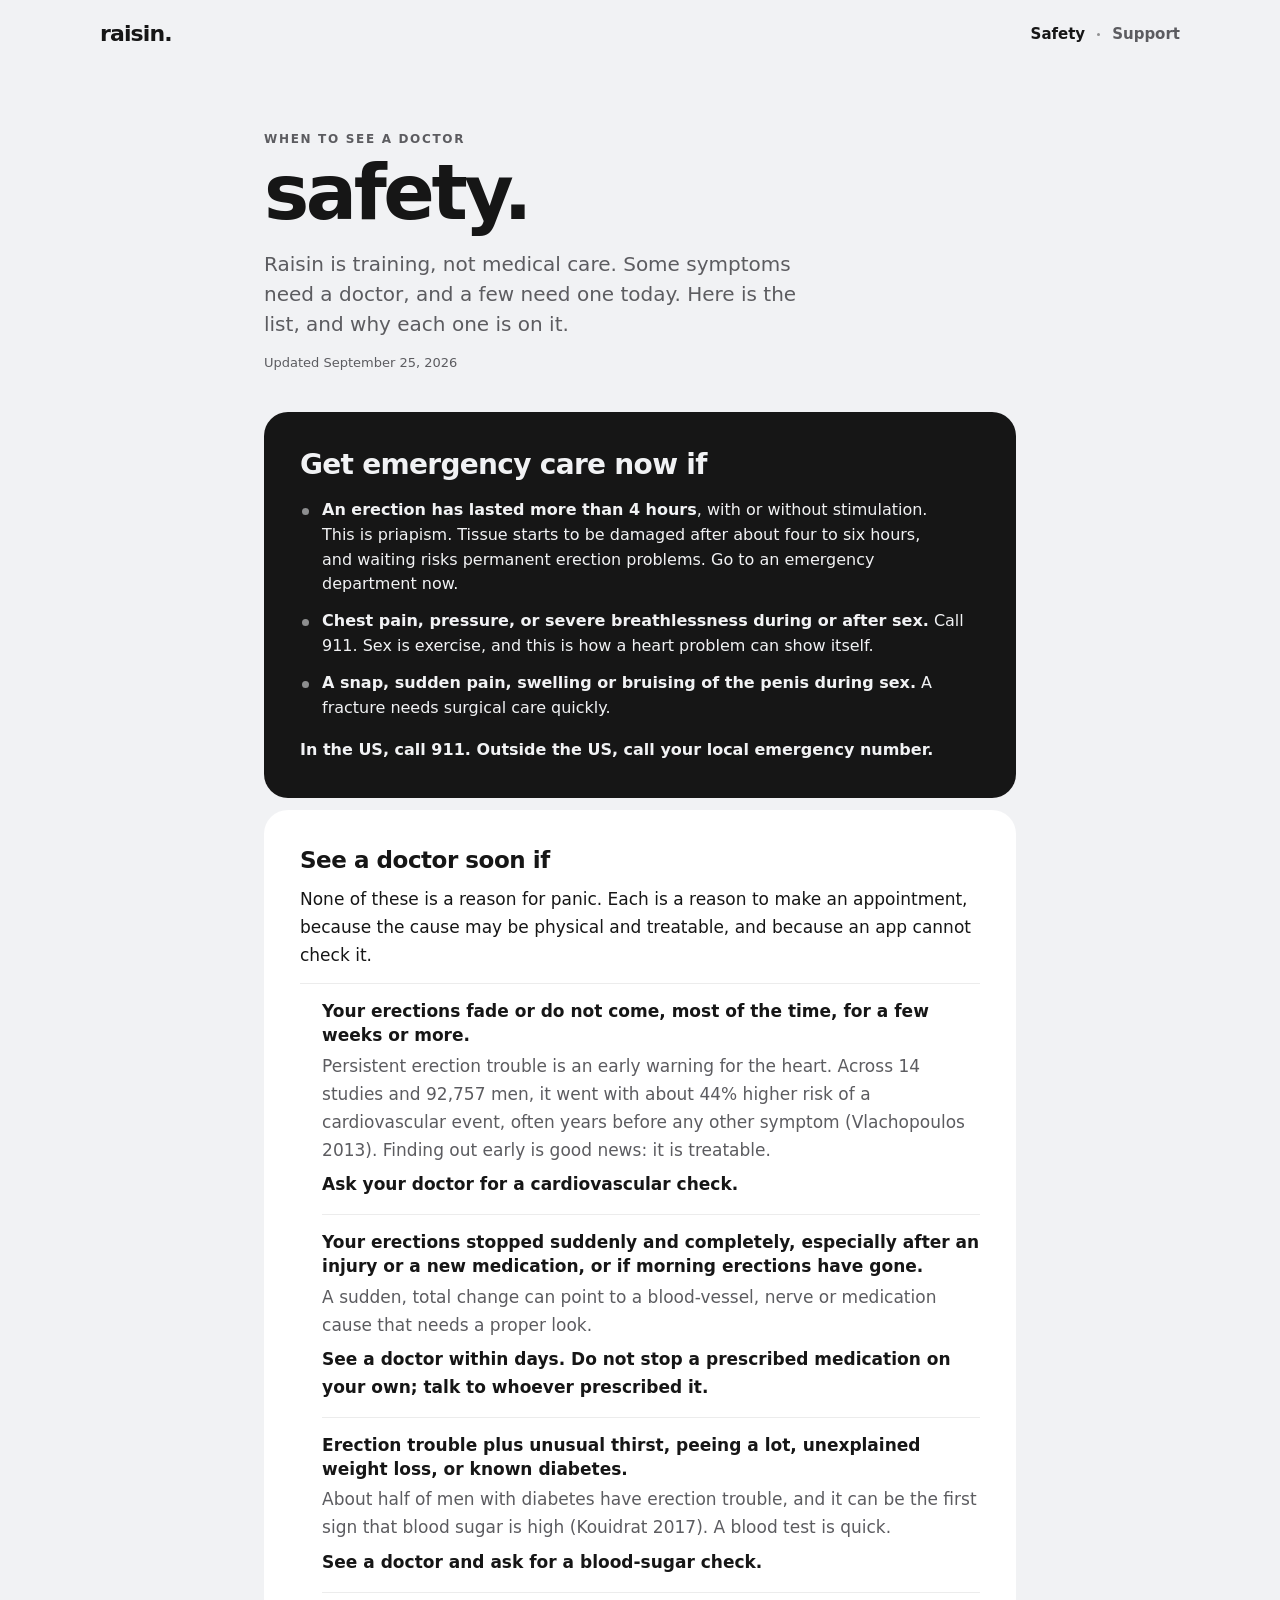
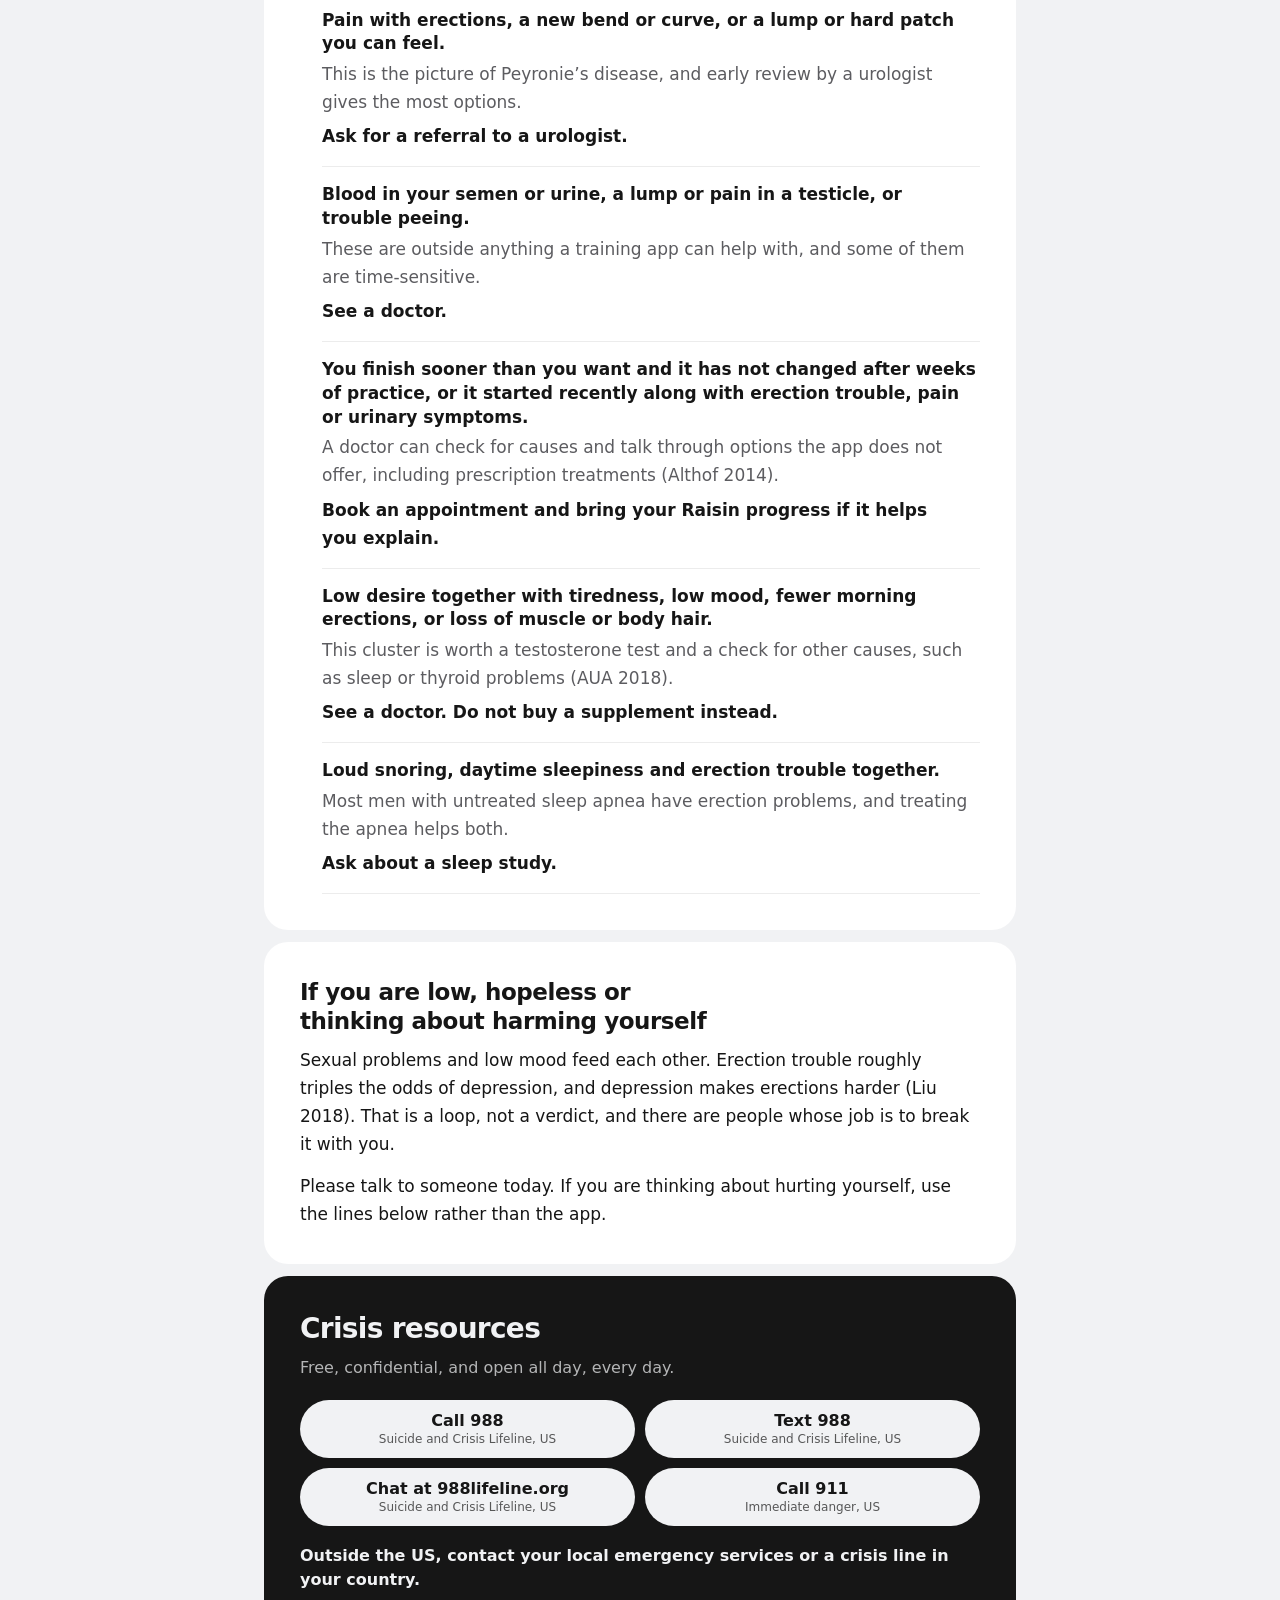
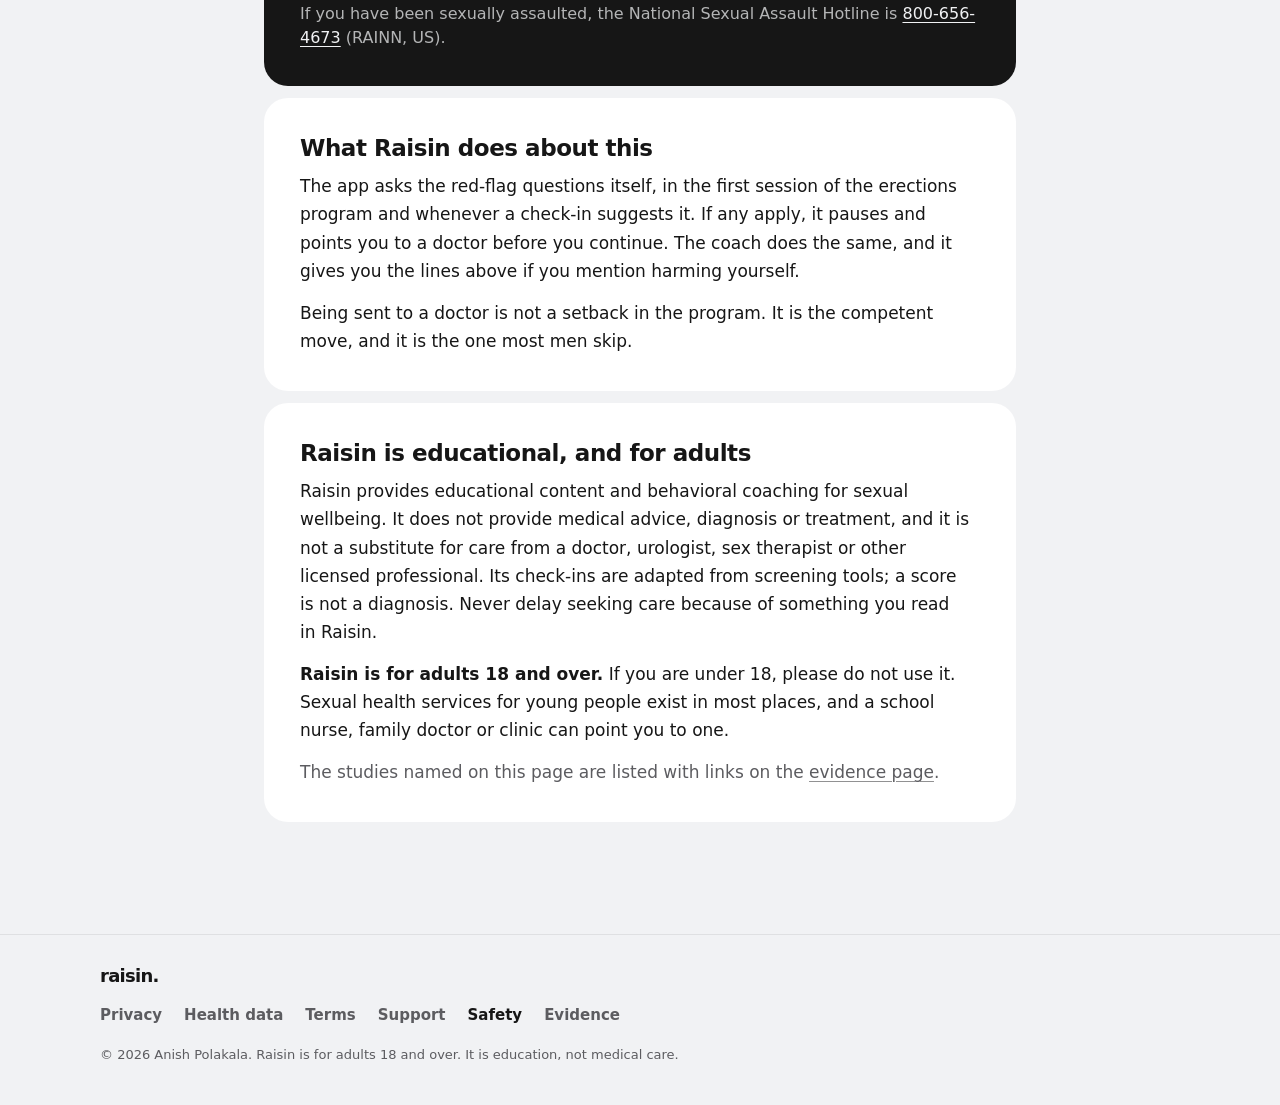
==== safety.html @ 12e7c558 "Raisin site: landing, privacy, health data, terms, support, safety, evidence Static site for the Rai" ====
<!doctype html>
<html lang="en">
<head>
<meta charset="utf-8">
<meta name="viewport" content="width=device-width, initial-scale=1">
<title>When to see a doctor · Raisin</title>
<meta name="description" content="Raisin is training, not medical care. The signs that need a doctor, the ones that need emergency care today, and crisis resources. For adults 18 and over.">
<meta name="color-scheme" content="light dark">
<meta name="theme-color" content="#F1F2F4" media="(prefers-color-scheme: light)">
<meta name="theme-color" content="#000000" media="(prefers-color-scheme: dark)">
<meta name="referrer" content="no-referrer">
<meta name="format-detection" content="telephone=no">
<meta http-equiv="Content-Security-Policy" content="default-src 'self'; script-src 'none'; style-src 'self' https://fonts.googleapis.com; font-src https://fonts.gstatic.com; img-src 'self' data:; connect-src 'none'; base-uri 'none'; form-action 'none'; object-src 'none'">
<meta property="og:title" content="When to see a doctor · Raisin">
<meta property="og:description" content="The signs that need a doctor, the ones that need emergency care today, and crisis resources.">
<meta property="og:type" content="website">
<link rel="icon" href="assets/favicon.svg" type="image/svg+xml">
<link rel="preconnect" href="https://fonts.googleapis.com">
<link rel="preconnect" href="https://fonts.gstatic.com" crossorigin>
<link rel="stylesheet" href="https://fonts.googleapis.com/css2?family=Figtree:wght@400;500;600;700;800&display=swap">
<link rel="stylesheet" href="assets/site.css">
</head>
<body>
<a class="skip-link" href="#main">Skip to content</a>
<header class="site-header">
  <div class="wrap site-header__inner">
    <a class="wordmark" href="./">raisin.</a>
    <nav class="site-nav" aria-label="Main">
      <ul>
        <li><a href="safety.html" aria-current="page">Safety</a></li>
        <li><a href="support.html">Support</a></li>
      </ul>
    </nav>
  </div>
</header>
<main id="main">
  <div class="page-head wrap--doc">
    <p class="eyebrow">When to see a doctor</p>
    <h1 class="page-title">safety.</h1>
    <p class="lede">Raisin is training, not medical care. Some symptoms need a doctor, and a few need one today. Here is the list, and why each one is on it.</p>
    <p class="meta">Updated September 25, 2026</p>
  </div>
  <div class="wrap--doc stack">
    <section class="card card--inverse crisis" aria-labelledby="urgent-title">
      <h2 id="urgent-title">Get emergency care now if</h2>
      <ul class="summary">
        <li><strong>An erection has lasted more than 4 hours</strong>, with or without stimulation. This is priapism. Tissue starts to be damaged after about four to six hours, and waiting risks permanent erection problems. Go to an emergency department now.</li>
        <li><strong>Chest pain, pressure, or severe breathlessness during or after sex.</strong> Call 911. Sex is exercise, and this is how a heart problem can show itself.</li>
        <li><strong>A snap, sudden pain, swelling or bruising of the penis during sex.</strong> A fracture needs surgical care quickly.</li>
      </ul>
      <p class="crisis__danger">In the US, call 911. Outside the US, call your local emergency number.</p>
    </section>

    <section class="card prose" id="doctor" aria-labelledby="doctor-title">
      <h2 id="doctor-title">See a doctor soon if</h2>
      <p>None of these is a reason for panic. Each is a reason to make an appointment, because the cause may be physical and treatable, and because an app cannot check it.</p>
      <ul class="flags">
        <li>
          <p class="flag__what">Your erections fade or do not come, most of the time, for a few weeks or more.</p>
          <p class="flag__why">Persistent erection trouble is an early warning for the heart. Across 14 studies and 92,757 men, it went with about 44% higher risk of a cardiovascular event, often years before any other symptom (Vlachopoulos 2013). Finding out early is good news: it is treatable.</p>
          <p class="flag__do">Ask your doctor for a cardiovascular check.</p>
        </li>
        <li>
          <p class="flag__what">Your erections stopped suddenly and completely, especially after an injury or a new medication, or if morning erections have gone.</p>
          <p class="flag__why">A sudden, total change can point to a blood-vessel, nerve or medication cause that needs a proper look.</p>
          <p class="flag__do">See a doctor within days. Do not stop a prescribed medication on your own; talk to whoever prescribed it.</p>
        </li>
        <li>
          <p class="flag__what">Erection trouble plus unusual thirst, peeing a lot, unexplained weight loss, or known diabetes.</p>
          <p class="flag__why">About half of men with diabetes have erection trouble, and it can be the first sign that blood sugar is high (Kouidrat 2017). A blood test is quick.</p>
          <p class="flag__do">See a doctor and ask for a blood-sugar check.</p>
        </li>
        <li>
          <p class="flag__what">Pain with erections, a new bend or curve, or a lump or hard patch you can feel.</p>
          <p class="flag__why">This is the picture of Peyronie’s disease, and early review by a urologist gives the most options.</p>
          <p class="flag__do">Ask for a referral to a urologist.</p>
        </li>
        <li>
          <p class="flag__what">Blood in your semen or urine, a lump or pain in a testicle, or trouble peeing.</p>
          <p class="flag__why">These are outside anything a training app can help with, and some of them are time-sensitive.</p>
          <p class="flag__do">See a doctor.</p>
        </li>
        <li>
          <p class="flag__what">You finish sooner than you want and it has not changed after weeks of practice, or it started recently along with erection trouble, pain or urinary symptoms.</p>
          <p class="flag__why">A doctor can check for causes and talk through options the app does not offer, including prescription treatments (Althof 2014).</p>
          <p class="flag__do">Book an appointment and bring your Raisin progress if it helps you explain.</p>
        </li>
        <li>
          <p class="flag__what">Low desire together with tiredness, low mood, fewer morning erections, or loss of muscle or body hair.</p>
          <p class="flag__why">This cluster is worth a testosterone test and a check for other causes, such as sleep or thyroid problems (AUA 2018).</p>
          <p class="flag__do">See a doctor. Do not buy a supplement instead.</p>
        </li>
        <li>
          <p class="flag__what">Loud snoring, daytime sleepiness and erection trouble together.</p>
          <p class="flag__why">Most men with untreated sleep apnea have erection problems, and treating the apnea helps both.</p>
          <p class="flag__do">Ask about a sleep study.</p>
        </li>
      </ul>
    </section>

    <section class="card prose" id="mind" aria-labelledby="mind-title">
      <h2 id="mind-title">If you are low, hopeless or thinking about harming yourself</h2>
      <p>Sexual problems and low mood feed each other. Erection trouble roughly triples the odds of depression, and depression makes erections harder (Liu 2018). That is a loop, not a verdict, and there are people whose job is to break it with you.</p>
      <p>Please talk to someone today. If you are thinking about hurting yourself, use the lines below rather than the app.</p>
    </section>

    <section class="card card--inverse crisis" aria-labelledby="crisis-title">
      <h2 id="crisis-title">Crisis resources</h2>
      <p class="crisis__intro">Free, confidential, and open all day, every day.</p>
      <ul class="crisis__lines">
        <li><a class="btn btn--light" href="tel:988">Call 988<span class="visually-hidden">, </span><small>Suicide and Crisis Lifeline, US</small></a></li>
        <li><a class="btn btn--light" href="sms:988">Text 988<span class="visually-hidden">, </span><small>Suicide and Crisis Lifeline, US</small></a></li>
        <li><a class="btn btn--light" href="https://988lifeline.org/">Chat at 988lifeline.org<span class="visually-hidden">, </span><small>Suicide and Crisis Lifeline, US</small></a></li>
        <li><a class="btn btn--light" href="tel:911">Call 911<span class="visually-hidden">, </span><small>Immediate danger, US</small></a></li>
      </ul>
      <p class="crisis__danger">Outside the US, contact your local emergency services or a crisis line in your country.</p>
      <p class="crisis__intro">If you have been sexually assaulted, the National Sexual Assault Hotline is <a href="tel:18006564673">800-656-4673</a> (RAINN, US).</p>
    </section>

    <section class="card prose" id="what-raisin-does" aria-labelledby="does-title">
      <h2 id="does-title">What Raisin does about this</h2>
      <p>The app asks the red-flag questions itself, in the first session of the erections program and whenever a check-in suggests it. If any apply, it pauses and points you to a doctor before you continue. The coach does the same, and it gives you the lines above if you mention harming yourself.</p>
      <p>Being sent to a doctor is not a setback in the program. It is the competent move, and it is the one most men skip.</p>
    </section>

    <section class="card prose" id="educational" aria-labelledby="edu-title">
      <h2 id="edu-title">Raisin is educational, and for adults</h2>
      <p>Raisin provides educational content and behavioral coaching for sexual wellbeing. It does not provide medical advice, diagnosis or treatment, and it is not a substitute for care from a doctor, urologist, sex therapist or other licensed professional. Its check-ins are adapted from screening tools; a score is not a diagnosis. Never delay seeking care because of something you read in Raisin.</p>
      <p><strong>Raisin is for adults 18 and over.</strong> If you are under 18, please do not use it. Sexual health services for young people exist in most places, and a school nurse, family doctor or clinic can point you to one.</p>
      <p class="muted">The studies named on this page are listed with links on the <a href="evidence.html">evidence page</a>.</p>
    </section>
  </div>
</main>
<footer class="site-footer">
  <div class="wrap site-footer__inner">
    <a class="wordmark wordmark--sm" href="./">raisin.</a>
    <nav aria-label="Legal and help">
      <ul class="footer-links">
        <li><a href="privacy.html">Privacy</a></li>
        <li><a href="health-data.html">Health data</a></li>
        <li><a href="terms.html">Terms</a></li>
        <li><a href="support.html">Support</a></li>
        <li><a href="safety.html" aria-current="page">Safety</a></li>
        <li><a href="evidence.html">Evidence</a></li>
      </ul>
    </nav>
    <p class="copyright">&copy; 2026 Anish Polakala. Raisin is for adults 18 and over. It is education, not medical care.</p>
  </div>
</footer>
</body>
</html>
---- assets/site.css ----
/* Raisin website
   Paper UI in the Stoic manner: off-white page, white 24px cards, near-black type, no shadows,
   no accent color. Figtree with the system stack as fallback. There is no JavaScript on this site. */

/* ── Tokens ─────────────────────────────────────────────────────────────── */
:root {
  color-scheme: light dark;

  --page: #F1F2F4;
  --surface: #FFFFFF;
  --surface-2: #E8E9EC;
  --ink: #161616;
  --ink-2: #5C5C60;          /* secondary text: 6.5:1 on white, 5.9:1 on the page */
  --ink-3: #919192;          /* decorative only (markers, separators) */
  --inverse: #161616;        /* black cards and pills */
  --on-inverse: #F1F2F4;
  --on-inverse-2: rgba(241, 242, 244, 0.72);
  --hairline: rgba(22, 22, 22, 0.08);
  --focus: #161616;

  --r-card: 24px;
  --r-card-sm: 16px;
  --r-pill: 999px;

  --gutter: clamp(16px, 4vw, 40px);
  --card-pad: clamp(20px, 4.5vw, 36px);
  --measure: 680px;

  --font: "Figtree", system-ui, -apple-system, BlinkMacSystemFont, "Segoe UI", Roboto,
    "Helvetica Neue", Arial, sans-serif;

  --dur: 180ms;
  --ease: cubic-bezier(0.2, 0.8, 0.2, 1);
}

/* Stoic inverts to black at night; so do we. */
@media (prefers-color-scheme: dark) {
  :root {
    --page: #000000;
    --surface: #191919;
    --surface-2: #242424;
    --ink: #EDEDED;
    --ink-2: #A5A5A8;
    --ink-3: #6E6E73;
    --inverse: #F2F2F2;
    --on-inverse: #111111;
    --on-inverse-2: rgba(17, 17, 17, 0.7);
    --hairline: rgba(255, 255, 255, 0.1);
    --focus: #F2F2F2;
  }
}

/* ── Base ───────────────────────────────────────────────────────────────── */
*,
*::before,
*::after {
  box-sizing: border-box;
}

html {
  -webkit-text-size-adjust: 100%;
  text-size-adjust: 100%;
  scroll-behavior: smooth;
}

@media (prefers-reduced-motion: reduce) {
  html {
    scroll-behavior: auto;
  }
}

body {
  margin: 0;
  min-height: 100vh;
  display: flex;
  flex-direction: column;
  background: var(--page);
  color: var(--ink);
  font-family: var(--font);
  font-size: 1rem;
  line-height: 1.5;
  -webkit-font-smoothing: antialiased;
  -moz-osx-font-smoothing: grayscale;
  text-rendering: optimizeLegibility;
  overflow-wrap: break-word;
}

main {
  flex: 1 0 auto;
}

h1,
h2,
h3,
p,
ul,
ol,
dl,
dd,
figure {
  margin: 0;
}

h1,
h2,
h3 {
  font-weight: 700;
  text-wrap: balance;
}

p,
li,
dd,
dt {
  text-wrap: pretty;
}

a {
  color: inherit;
  text-decoration-thickness: 1px;
  text-underline-offset: 0.2em;
}

strong {
  font-weight: 700;
}

svg {
  display: block;
}

::selection {
  background: var(--ink);
  color: var(--page);
}

:focus-visible {
  outline: 2.5px solid var(--focus);
  outline-offset: 3px;
}

[id] {
  scroll-margin-top: 24px;
}

.visually-hidden {
  position: absolute !important;
  width: 1px;
  height: 1px;
  padding: 0;
  margin: -1px;
  overflow: hidden;
  clip: rect(0 0 0 0);
  white-space: nowrap;
  border: 0;
}

.skip-link {
  position: absolute;
  left: 16px;
  top: 12px;
  z-index: 10;
  padding: 10px 18px;
  border-radius: var(--r-pill);
  background: var(--inverse);
  color: var(--on-inverse);
  font-weight: 600;
  text-decoration: none;
  transform: translateY(-160%);
  transition: transform var(--dur) var(--ease);
}

.skip-link:focus-visible {
  transform: none;
}

.wrap {
  width: min(100% - 2 * var(--gutter), 1080px);
  margin-inline: auto;
}

.wrap--doc {
  width: min(100% - 2 * var(--gutter), calc(var(--measure) + 2 * var(--card-pad)));
  margin-inline: auto;
}

/* ── Type roles ─────────────────────────────────────────────────────────── */
.eyebrow {
  font-size: 0.75rem;
  line-height: 1.2;
  font-weight: 600;
  letter-spacing: 0.14em;
  text-transform: uppercase;
  color: var(--ink-2);
}

.wordmark {
  font-weight: 800;
  font-size: 1.375rem;
  line-height: 1;
  letter-spacing: -0.04em;
  text-decoration: none;
  color: var(--ink);
  border-radius: 6px;
}

/* ── Header ─────────────────────────────────────────────────────────────── */
.site-header__inner {
  display: flex;
  align-items: center;
  justify-content: space-between;
  gap: 16px;
  padding-block: 22px;
}

.site-nav ul {
  display: flex;
  align-items: center;
  list-style: none;
  padding: 0;
  margin: 0;
}

.site-nav li + li::before {
  content: "";
  display: inline-block;
  width: 3px;
  height: 3px;
  margin-inline: 12px;
  border-radius: 50%;
  background: var(--ink-3);
  vertical-align: middle;
}

.site-nav a {
  font-size: 0.9375rem;
  font-weight: 600;
  color: var(--ink-2);
  text-decoration: none;
  border-radius: 6px;
  transition: color var(--dur) var(--ease);
}

.site-nav a:hover,
.site-nav a[aria-current="page"] {
  color: var(--ink);
}

/* ── Buttons and the store badge ────────────────────────────────────────── */
.btn {
  display: inline-flex;
  align-items: center;
  justify-content: center;
  gap: 10px;
  min-height: 52px;
  padding: 0 26px;
  border: 0;
  border-radius: var(--r-pill);
  font: inherit;
  font-size: 1.0625rem;
  font-weight: 600;
  line-height: 1.2;
  text-align: center;
  text-decoration: none;
  cursor: pointer;
  transition: opacity var(--dur) var(--ease), background-color var(--dur) var(--ease),
    transform var(--dur) var(--ease);
}

.btn:active {
  transform: scale(0.98);
}

.btn--primary {
  background: var(--inverse);
  color: var(--on-inverse);
}

.btn--primary:hover {
  opacity: 0.86;
}

.btn--secondary {
  min-height: 46px;
  padding: 0 22px;
  font-size: 1rem;
  background: transparent;
  color: var(--ink);
  box-shadow: inset 0 0 0 1.5px var(--ink);
}

.btn--secondary:hover {
  background: var(--hairline);
}

.btn--light {
  min-height: 46px;
  padding: 0 20px;
  font-size: 1rem;
  background: var(--on-inverse);
  color: var(--inverse);
}

.btn--light:hover {
  opacity: 0.9;
}

/* App Store badge as plain type, no Apple artwork. Points at "#" until the listing is live. */
.store {
  display: inline-flex;
  flex-direction: column;
  justify-content: center;
  min-height: 56px;
  padding: 8px 28px 9px;
  border-radius: var(--r-pill);
  background: var(--inverse);
  color: var(--on-inverse);
  text-decoration: none;
  line-height: 1.1;
  transition: opacity var(--dur) var(--ease), transform var(--dur) var(--ease);
}

.store:hover {
  opacity: 0.86;
}

.store:active {
  transform: scale(0.98);
}

.store__small {
  font-size: 0.75rem;
  font-weight: 500;
  opacity: 0.78;
}

.store__big {
  font-size: 1.1875rem;
  font-weight: 700;
  letter-spacing: -0.015em;
}

/* ── Landing ────────────────────────────────────────────────────────────── */
.hero {
  padding-block: clamp(20px, 5vw, 56px) clamp(40px, 7vw, 72px);
}

.hero__title {
  margin-top: 14px;
  max-width: 20ch;
  font-size: clamp(2.375rem, 1.35rem + 4.6vw, 4.5rem);
  line-height: 1.02;
  letter-spacing: -0.035em;
}

.hero__lede {
  margin-top: 20px;
  max-width: 36rem;
  font-size: clamp(1.0625rem, 1rem + 0.45vw, 1.3125rem);
  line-height: 1.5;
  color: var(--ink-2);
}

.hero__actions {
  display: flex;
  flex-wrap: wrap;
  align-items: center;
  gap: 12px 14px;
  margin-top: 28px;
}

.hero__note {
  margin-top: 16px;
  font-size: 0.875rem;
  font-weight: 500;
  color: var(--ink-2);
}

.section {
  padding-block: clamp(28px, 5vw, 48px) 0;
}

.section-head {
  margin-bottom: 20px;
}

.section-title {
  margin-top: 8px;
  max-width: 24ch;
  font-size: clamp(1.625rem, 1.2rem + 1.8vw, 2.5rem);
  line-height: 1.1;
  letter-spacing: -0.03em;
}

.section-foot {
  margin-top: 16px;
  font-size: 0.9375rem;
  font-weight: 500;
  color: var(--ink-2);
}

.section-foot a {
  color: var(--ink);
}

.cards {
  list-style: none;
  padding: 0;
  display: grid;
  gap: 12px;
}

@media (min-width: 760px) {
  .cards {
    grid-template-columns: repeat(3, minmax(0, 1fr));
    gap: 16px;
  }
}

.cards .card h3 {
  font-size: 1.1875rem;
  line-height: 1.25;
  letter-spacing: -0.015em;
}

.cards .card p {
  margin-top: 10px;
  color: var(--ink-2);
  line-height: 1.55;
}

/* Numbers before reassurance */
.stat {
  display: flex;
  flex-direction: column;
  gap: 6px;
}

.stat__num {
  font-size: clamp(2rem, 1.5rem + 2vw, 2.75rem);
  line-height: 1;
  font-weight: 700;
  letter-spacing: -0.04em;
}

.stat__label {
  font-size: 0.9375rem;
  line-height: 1.45;
  color: var(--ink-2);
}

.stat__source {
  margin-top: auto;
  padding-top: 10px;
  font-size: 0.8125rem;
  font-weight: 500;
  color: var(--ink-2);
}

/* "What Raisin is not": a black card, the way Stoic does its category tiles */
.not h2 {
  margin-top: 8px;
  font-size: clamp(1.5rem, 1.2rem + 1.4vw, 2.125rem);
  line-height: 1.12;
  letter-spacing: -0.03em;
}

.not__list {
  margin-top: 20px;
  display: grid;
  gap: 18px;
}

@media (min-width: 760px) {
  .not__list {
    grid-template-columns: 1fr 1fr;
    gap: 22px 32px;
  }
}

.not__list dt {
  font-weight: 700;
  font-size: 1.0625rem;
}

.not__list dd {
  margin-top: 4px;
  color: var(--on-inverse-2);
  line-height: 1.55;
}

.not__list dd a {
  color: var(--on-inverse);
}

.footnote {
  padding-block: clamp(40px, 6vw, 64px) 0;
}

.footnote p {
  max-width: 44rem;
  font-size: 0.875rem;
  line-height: 1.6;
  font-weight: 500;
  color: var(--ink-2);
}

.footnote strong {
  color: var(--ink);
}

/* ── Inner pages ────────────────────────────────────────────────────────── */
.page-head {
  padding-block: clamp(24px, 6vw, 64px) clamp(24px, 5vw, 40px);
}

.page-title {
  margin-top: 10px;
  font-size: clamp(2.75rem, 1.6rem + 5.4vw, 4.75rem);
  line-height: 0.98;
  font-weight: 700;
  letter-spacing: -0.045em;
}

.lede {
  margin-top: 18px;
  max-width: 34rem;
  font-size: clamp(1.0625rem, 1rem + 0.4vw, 1.25rem);
  line-height: 1.5;
  color: var(--ink-2);
}

.meta {
  margin-top: 14px;
  font-size: 0.8125rem;
  font-weight: 500;
  color: var(--ink-2);
}

.jump {
  margin-top: 20px;
}

.stack {
  display: grid;
  gap: 12px;
}

.stack > * {
  min-width: 0;
}

.card {
  padding: var(--card-pad);
  border-radius: var(--r-card);
  background: var(--surface);
}

.card--inverse {
  --focus: var(--on-inverse);
  background: var(--inverse);
  color: var(--on-inverse);
}

.card--inverse .eyebrow {
  color: var(--on-inverse-2);
}

.card--inverse a:not(.btn) {
  color: var(--on-inverse);
}

.card--inverse ::selection {
  background: var(--on-inverse);
  color: var(--inverse);
}

.group-title {
  margin: 36px 0 12px;
  padding-inline: 4px;
}

.group-title:first-child {
  margin-top: 0;
}

/* Long-form text */
.prose {
  font-size: 1rem;
  line-height: 1.65;
}

@media (min-width: 720px) {
  .prose {
    font-size: 1.0625rem;
  }
}

.prose h2 {
  font-size: clamp(1.25rem, 1.1rem + 0.5vw, 1.4375rem);
  line-height: 1.25;
  letter-spacing: -0.02em;
}

.prose h3 {
  margin-top: 26px;
  font-size: 1.0625rem;
  line-height: 1.35;
  letter-spacing: -0.01em;
}

.prose h2 + *,
.prose h3 + * {
  margin-top: 10px;
}

.prose p + p,
.prose p + ul,
.prose p + ol,
.prose ul + p,
.prose ol + p,
.prose p + dl,
.prose dl + p,
.prose ul + ul,
.prose ol + ul {
  margin-top: 14px;
}

.prose ul,
.prose ol {
  padding-left: 1.3em;
}

.prose li + li {
  margin-top: 8px;
}

.prose li::marker {
  color: var(--ink-3);
}

.prose ol li::marker {
  color: var(--ink-2);
  font-weight: 600;
}

.prose a {
  text-decoration-color: var(--ink-3);
  overflow-wrap: anywhere;
  border-radius: 3px;
  transition: text-decoration-color var(--dur) var(--ease);
}

.prose a:hover {
  text-decoration-color: currentColor;
}

.prose .muted {
  color: var(--ink-2);
}

.prose .conspicuous {
  font-weight: 600;
}

.path {
  font-weight: 600;
}

/* The short version */
.summary {
  list-style: none;
  padding: 0;
  margin-top: 16px;
  display: grid;
  gap: 12px;
}

.summary li {
  position: relative;
  padding-left: 22px;
  line-height: 1.55;
}

.summary li::before {
  content: "";
  position: absolute;
  left: 2px;
  top: 0.62em;
  width: 7px;
  height: 7px;
  border-radius: 50%;
  background: currentColor;
  opacity: 0.55;
}

.summary-note {
  margin-top: 18px;
  font-size: 0.875rem;
  color: var(--on-inverse-2);
}

/* Contents */
.toc h2 {
  margin-bottom: 12px;
}

.toc ol {
  list-style: none;
  padding: 0;
  margin: 0;
}

.toc li {
  break-inside: avoid;
}

@media (min-width: 640px) {
  .toc ol {
    columns: 2;
    column-gap: 24px;
  }
}

.toc a {
  display: block;
  padding: 6px 0;
  font-weight: 500;
  text-decoration: none;
  color: var(--ink);
  border-radius: 6px;
}

.toc a:hover {
  text-decoration: underline;
  text-decoration-color: var(--ink-3);
}

/* Label / value rows */
.facts {
  margin-top: 16px;
  border-top: 1px solid var(--hairline);
}

.facts > div {
  padding-block: 14px;
  border-bottom: 1px solid var(--hairline);
}

.facts dt {
  font-weight: 700;
  line-height: 1.4;
}

.facts dd {
  margin-top: 4px;
  color: var(--ink-2);
}

.facts dd a {
  color: var(--ink);
}

@media (min-width: 640px) {
  .facts > div {
    display: grid;
    grid-template-columns: minmax(0, 2fr) minmax(0, 3fr);
    gap: 20px;
  }

  .facts dd {
    margin-top: 0;
  }
}

/* ── FAQ ────────────────────────────────────────────────────────────────── */
.faq {
  padding: 0;
  overflow: hidden;
}

.faq details + details {
  border-top: 1px solid var(--hairline);
}

.faq summary {
  position: relative;
  display: block;
  padding: 18px 56px 18px var(--card-pad);
  font-weight: 600;
  line-height: 1.4;
  cursor: pointer;
  list-style: none;
  transition: background-color var(--dur) var(--ease);
}

.faq summary::-webkit-details-marker {
  display: none;
}

.faq summary:hover {
  background: var(--hairline);
}

.faq summary:focus-visible {
  outline-offset: -3px;
  border-radius: 12px;
}

.faq summary::after {
  content: "";
  position: absolute;
  right: calc(var(--card-pad) + 2px);
  top: 50%;
  width: 9px;
  height: 9px;
  margin-top: -7px;
  border-right: 2px solid var(--ink-2);
  border-bottom: 2px solid var(--ink-2);
  transform: rotate(45deg);
  transition: transform var(--dur) var(--ease), margin-top var(--dur) var(--ease);
}

.faq details[open] > summary::after {
  margin-top: -2px;
  transform: rotate(-135deg);
}

.faq__body {
  padding: 0 var(--card-pad) 22px;
}

/* ── Red flags and crisis ───────────────────────────────────────────────── */
.crisis h2 {
  font-size: clamp(1.375rem, 1.2rem + 0.8vw, 1.75rem);
  line-height: 1.2;
  letter-spacing: -0.025em;
}

.crisis__intro {
  margin-top: 10px;
  color: var(--on-inverse-2);
}

.crisis__lines {
  list-style: none;
  padding: 0;
  margin-top: 20px;
  display: grid;
  gap: 10px;
}

@media (min-width: 560px) {
  .crisis__lines {
    grid-template-columns: 1fr 1fr;
  }
}

.crisis__lines .btn {
  width: 100%;
  flex-direction: column;
  gap: 1px;
  min-height: 58px;
  padding: 8px 18px;
}

.crisis__lines small {
  font-size: 0.75rem;
  font-weight: 500;
  opacity: 0.7;
}

.crisis__danger {
  margin-top: 18px;
  font-weight: 700;
}

.flags {
  list-style: none;
  padding: 0;
  margin-top: 16px;
  border-top: 1px solid var(--hairline);
}

.flags li {
  padding-block: 16px;
  border-bottom: 1px solid var(--hairline);
}

.flags li + li {
  margin-top: 0;
}

.flags .flag__what {
  font-weight: 700;
  line-height: 1.4;
}

.flags .flag__why {
  margin-top: 4px;
  color: var(--ink-2);
}

.flags .flag__do {
  margin-top: 6px;
  font-weight: 600;
}

/* ── Evidence list ──────────────────────────────────────────────────────── */
.refs {
  list-style: none;
  padding: 0;
  margin-top: 16px;
  border-top: 1px solid var(--hairline);
}

.refs li {
  padding-block: 18px;
  border-bottom: 1px solid var(--hairline);
}

.refs li + li {
  margin-top: 0;
}

.ref__key {
  display: block;
  font-size: 0.75rem;
  font-weight: 600;
  letter-spacing: 0.12em;
  text-transform: uppercase;
  color: var(--ink-2);
}

.ref__found {
  margin-top: 6px;
  font-weight: 600;
  line-height: 1.45;
}

.ref__use {
  margin-top: 6px;
  color: var(--ink-2);
}

.ref__cite {
  margin-top: 8px;
  font-size: 0.875rem;
  line-height: 1.5;
  color: var(--ink-2);
}

.ref__cite a {
  color: var(--ink);
}

/* ── Contact ────────────────────────────────────────────────────────────── */
.contact h2 {
  font-size: clamp(1.375rem, 1.2rem + 0.8vw, 1.75rem);
  line-height: 1.2;
  letter-spacing: -0.025em;
}

.contact__intro {
  margin-top: 8px;
  color: var(--ink-2);
}

.contact__email {
  margin-top: 20px;
}

.contact__email .btn {
  max-width: 100%;
  overflow-wrap: anywhere;
}

.contact__fine {
  margin-top: 16px;
  font-size: 0.875rem;
  line-height: 1.55;
  color: var(--ink-2);
}

/* ── Footer ─────────────────────────────────────────────────────────────── */
.site-footer {
  margin-top: clamp(64px, 10vw, 112px);
  border-top: 1px solid var(--hairline);
}

.site-footer__inner {
  display: grid;
  gap: 18px;
  padding-block: 32px 40px;
}

.wordmark--sm {
  font-size: 1.125rem;
}

.footer-links {
  display: flex;
  flex-wrap: wrap;
  gap: 6px 22px;
  list-style: none;
  padding: 0;
  margin: 0;
}

.footer-links a {
  font-size: 0.9375rem;
  font-weight: 600;
  color: var(--ink-2);
  text-decoration: none;
  border-radius: 6px;
  transition: color var(--dur) var(--ease);
}

.footer-links a:hover,
.footer-links a[aria-current="page"] {
  color: var(--ink);
}

.copyright {
  max-width: 44rem;
  font-size: 0.8125rem;
  line-height: 1.55;
  font-weight: 500;
  color: var(--ink-2);
}
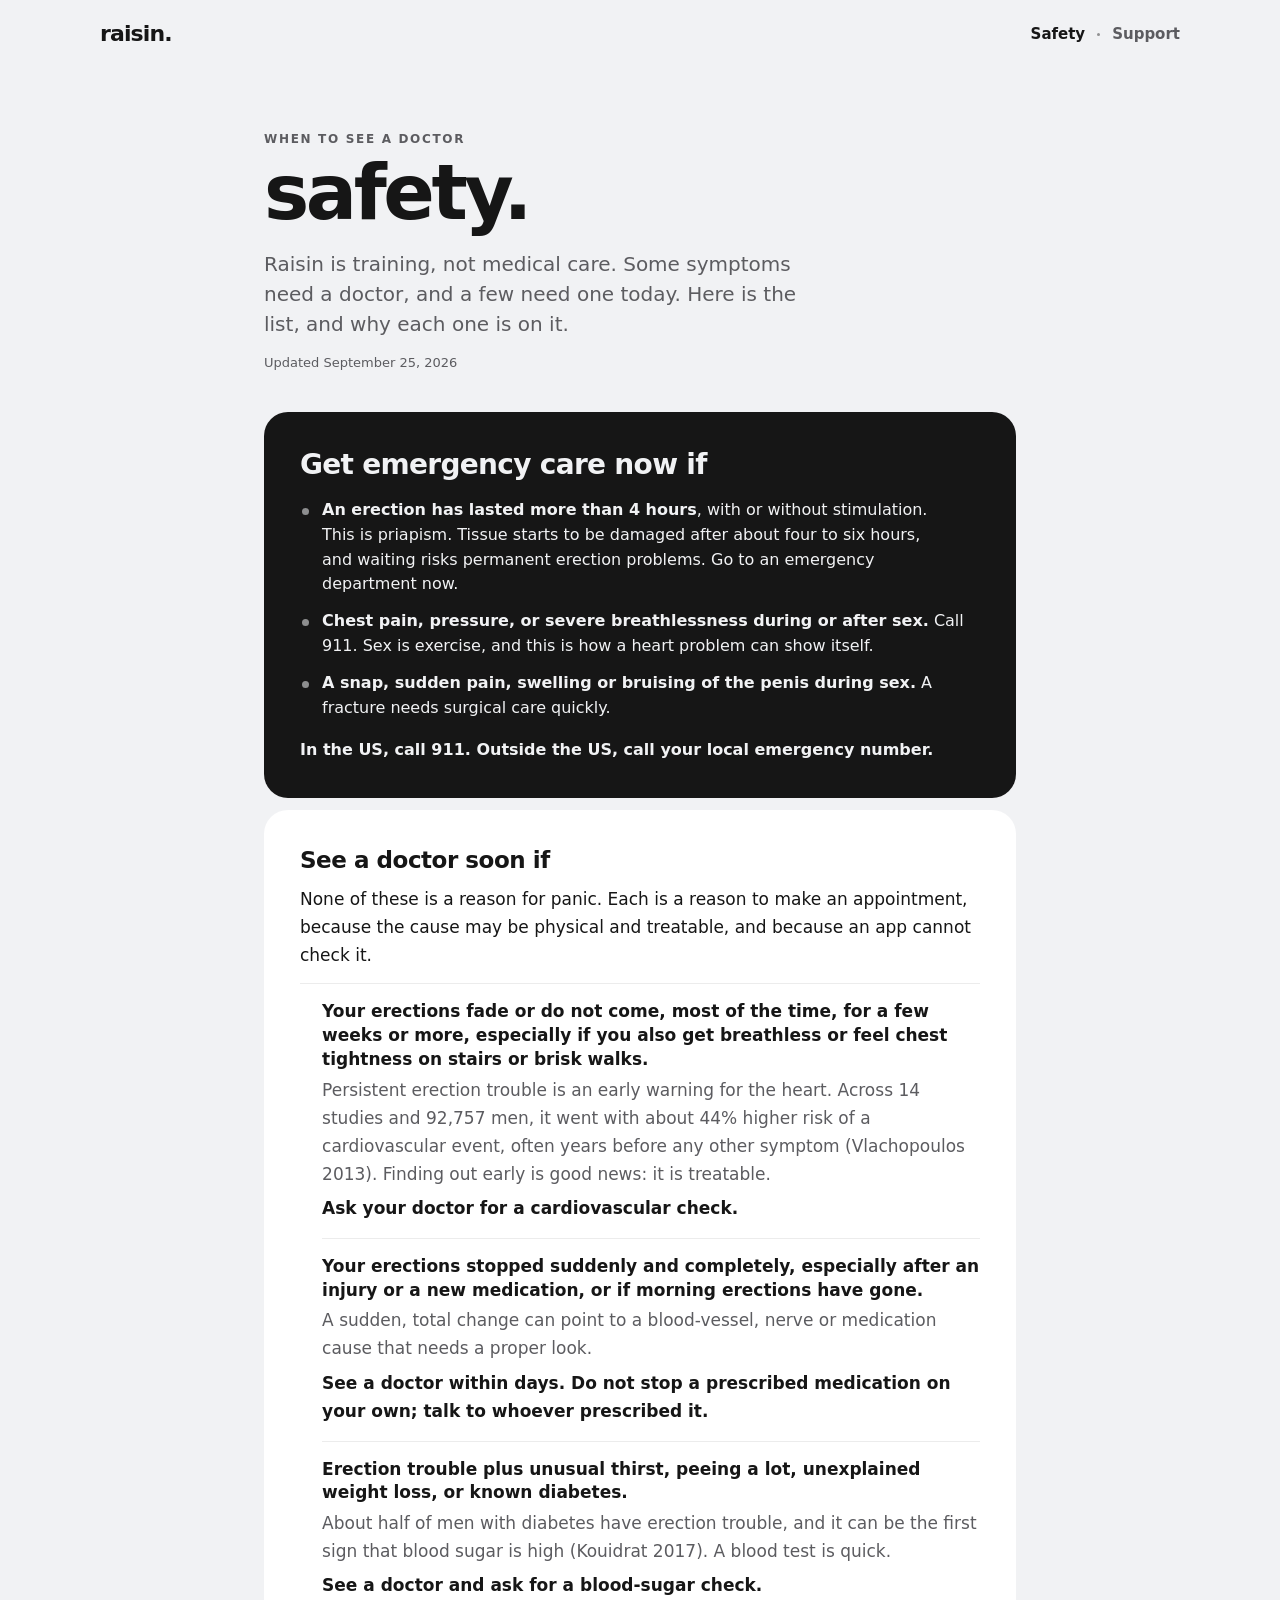
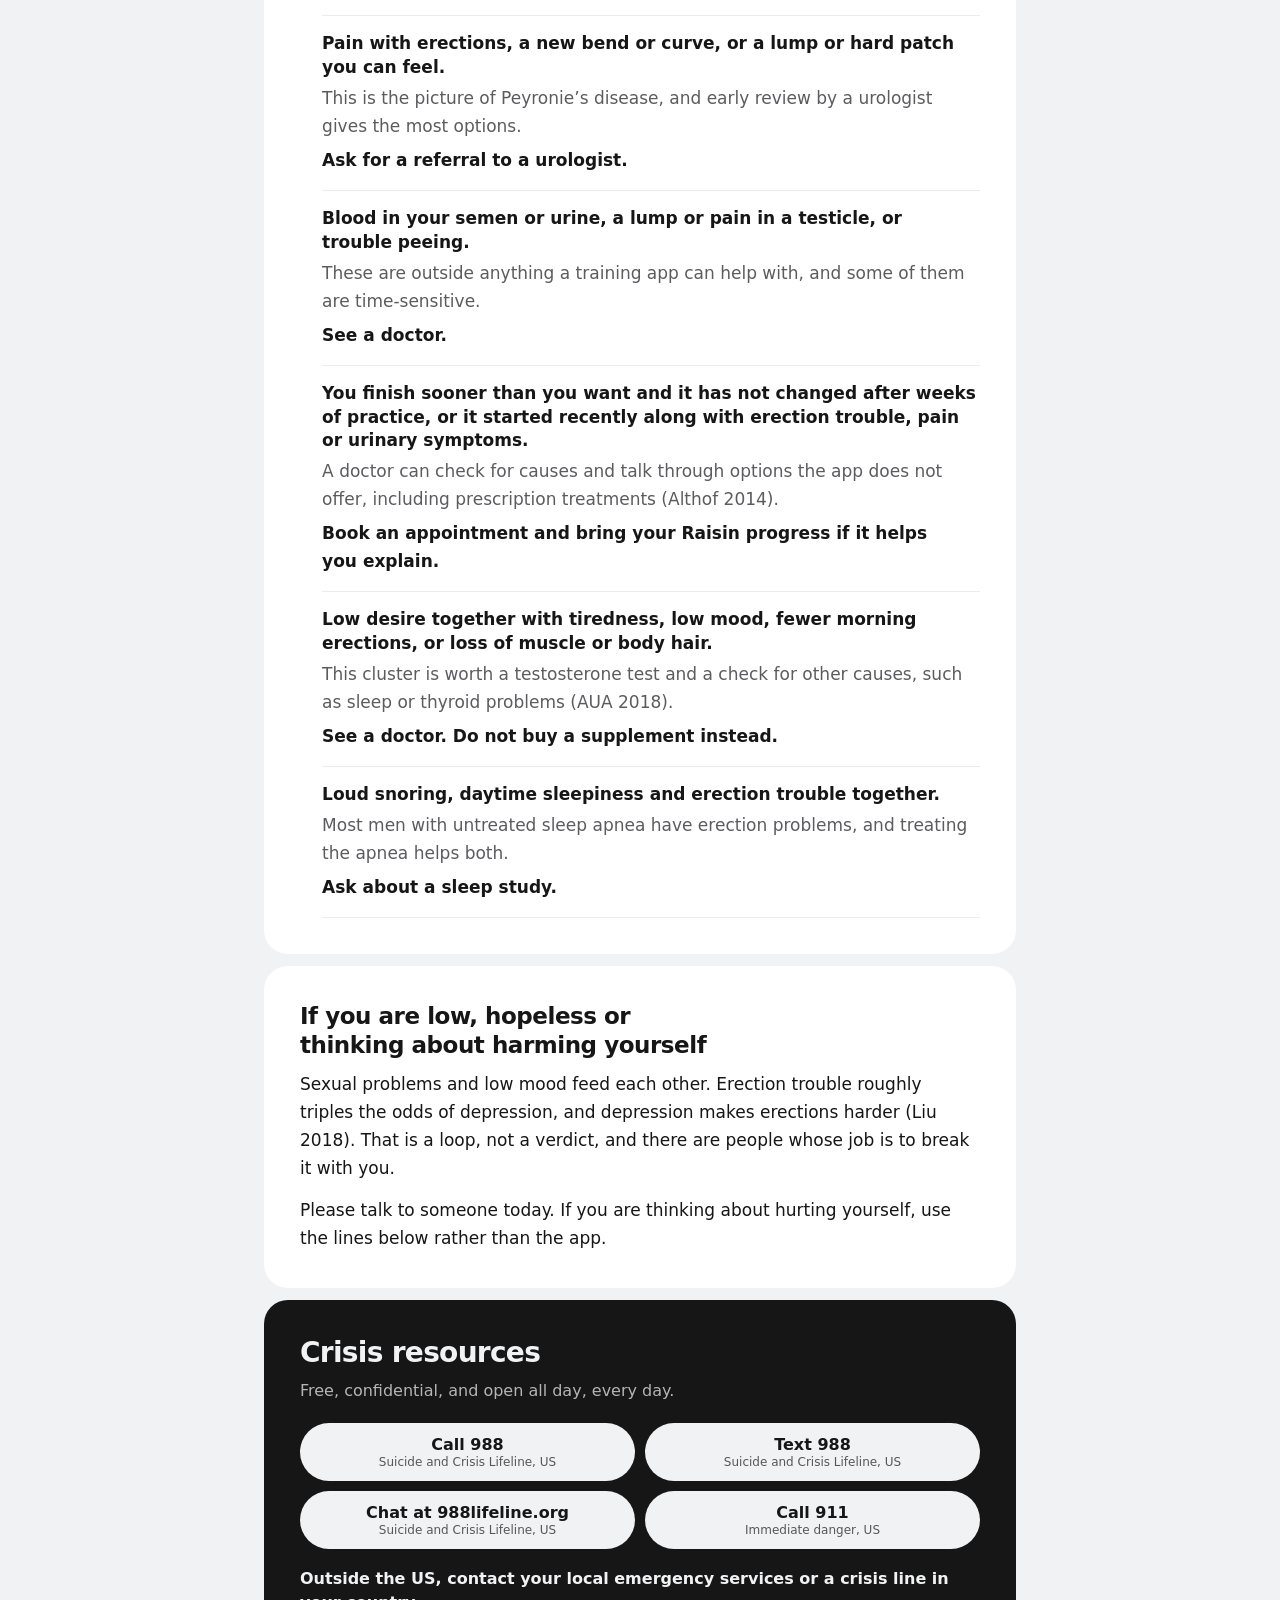
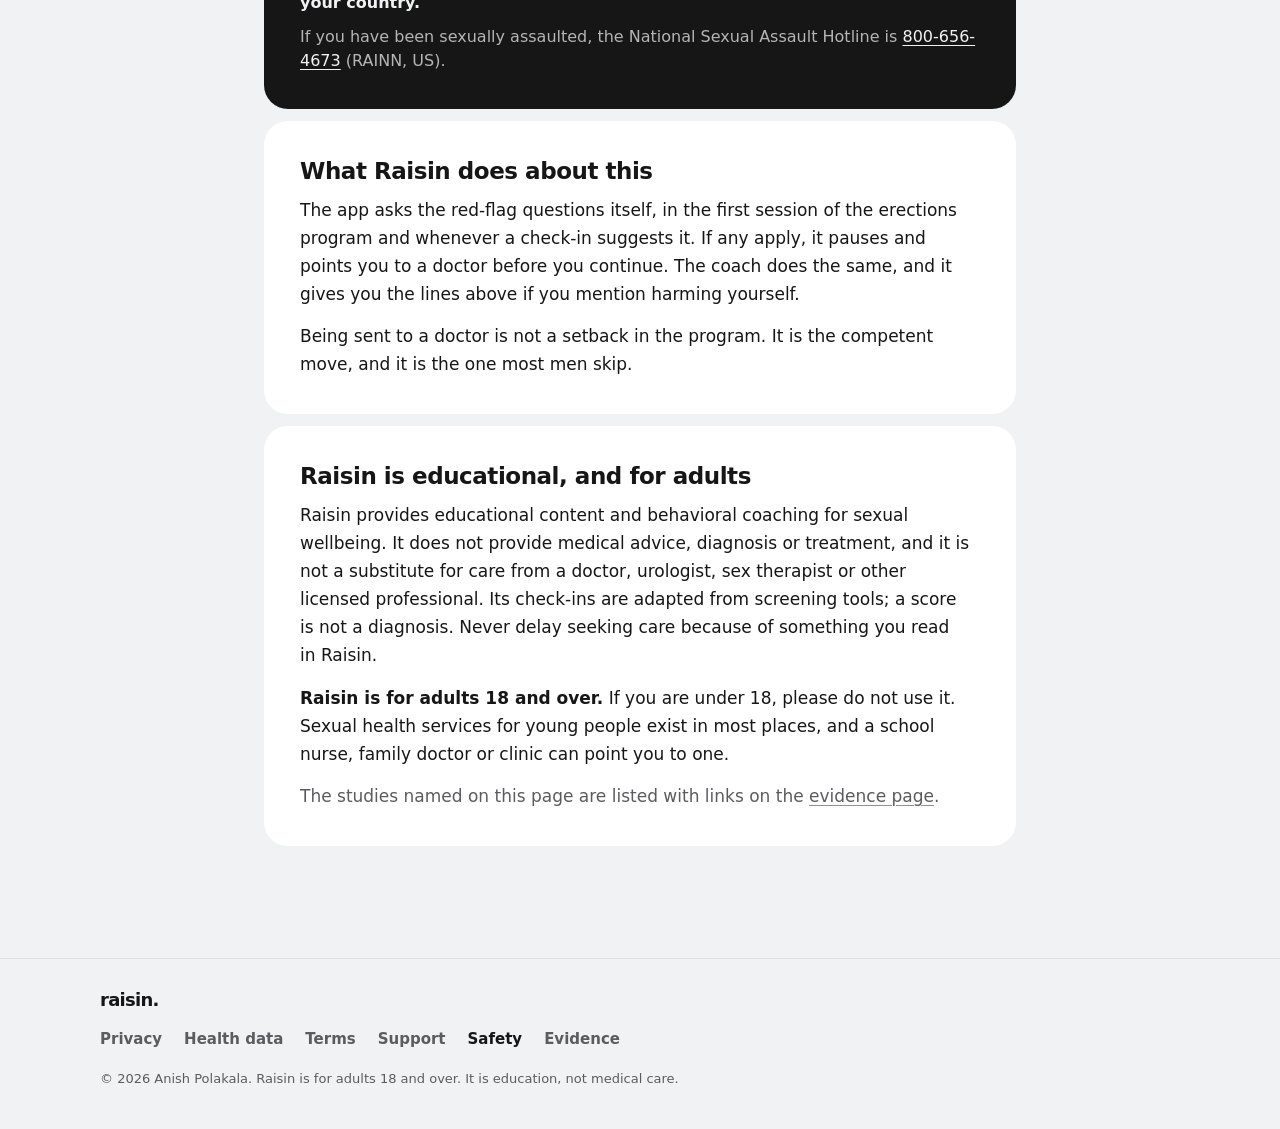
==== commit cb28e4bb: "Safety: name breathlessness on exertion as a see-a-doctor sign Co-Authored-By: Claude Fable 5.1 <nor" ====
--- a/safety.html
+++ b/safety.html
@@ -56,7 +56,7 @@
       <p>None of these is a reason for panic. Each is a reason to make an appointment, because the cause may be physical and treatable, and because an app cannot check it.</p>
       <ul class="flags">
         <li>
-          <p class="flag__what">Your erections fade or do not come, most of the time, for a few weeks or more.</p>
+          <p class="flag__what">Your erections fade or do not come, most of the time, for a few weeks or more, especially if you also get breathless or feel chest tightness on stairs or brisk walks.</p>
           <p class="flag__why">Persistent erection trouble is an early warning for the heart. Across 14 studies and 92,757 men, it went with about 44% higher risk of a cardiovascular event, often years before any other symptom (Vlachopoulos 2013). Finding out early is good news: it is treatable.</p>
           <p class="flag__do">Ask your doctor for a cardiovascular check.</p>
         </li>
